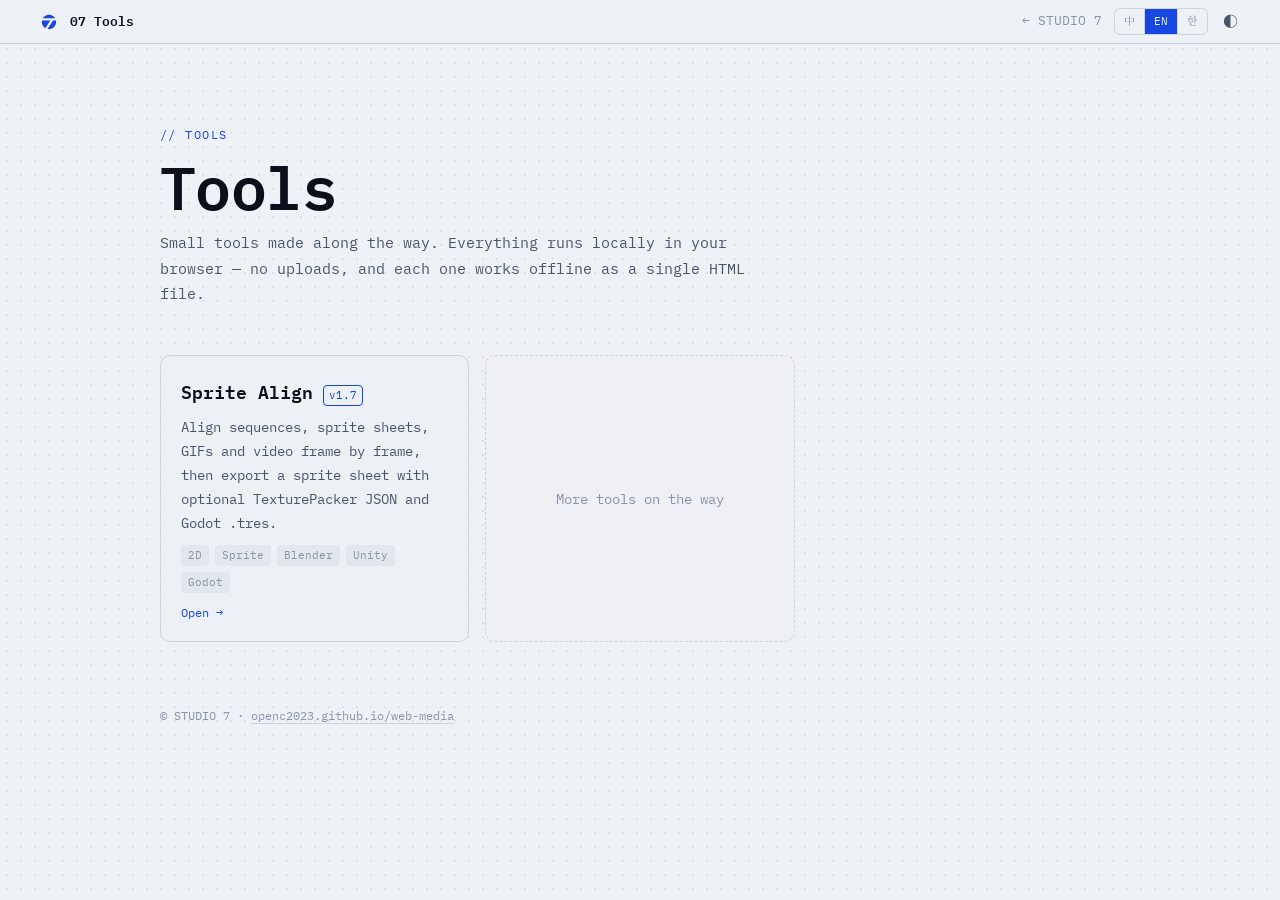
==== index.html @ 4fb670fa "07 Tools：工具目录页 + Sprite Align v1.7 Co-Authored-By: Claude Opus 5.5 <noreply@anthropic.com>" ====
<!doctype html>
<html lang="zh-CN" data-theme="light">
<head>
<meta charset="utf-8">
<meta name="viewport" content="width=device-width, initial-scale=1">
<title>07 Tools</title>
<meta name="description" content="STUDIO 7 的离线小工具集合 · Small offline tools by STUDIO 7">
<link rel="icon" type="image/png" sizes="32x32" href="icons/studio7-32.png">
<link rel="icon" type="image/svg+xml" href="icons/studio7.svg">
<link rel="apple-touch-icon" href="icons/studio7-180.png">
<link rel="preconnect" href="https://fonts.googleapis.com">
<link rel="preconnect" href="https://fonts.gstatic.com" crossorigin>
<link href="https://fonts.googleapis.com/css2?family=IBM+Plex+Mono:wght@400;500;600&family=Noto+Serif+SC:wght@400;600&family=Noto+Serif+KR:wght@400;600&display=swap" rel="stylesheet">
<script>
  try { var t = localStorage.getItem("07tools-theme"); if (t) document.documentElement.dataset.theme = t; } catch (e) {}
</script>
<style>
  :root {
    --bg: #eef1f5; --bg-2: #e2e7ee; --ink: #0a0f1a; --ink-2: #4a5568; --ink-dim: #8a94a6;
    --line: #cdd5e0; --accent: #1747e0; --sel: rgba(23,71,224,.18); --dot: rgba(10,15,26,.07);
    --mono: "IBM Plex Mono", "Noto Serif SC", "Noto Serif KR", ui-monospace, monospace;
    color-scheme: light;
  }
  :root[data-theme="dark"] {
    --bg: #040508; --bg-2: #0a0d14; --ink: #e8eef7; --ink-2: #8b97ab; --ink-dim: #525d70;
    --line: #182030; --accent: #3fa4ff; --sel: rgba(63,164,255,.3); --dot: rgba(110,160,255,.06);
    color-scheme: dark;
  }
  * { box-sizing: border-box; }
  html { -webkit-text-size-adjust: 100%; }
  body {
    margin: 0; min-height: 100vh; background: var(--bg); color: var(--ink);
    font: 400 15px/1.7 var(--mono);
    background-image: radial-gradient(var(--dot) 1px, transparent 1px); background-size: 14px 14px;
    transition: background-color .3s, color .3s;
  }
  ::selection { background: var(--sel); }
  a { color: inherit; text-decoration: none; }
  button { font: inherit; color: inherit; background: none; border: 0; cursor: pointer; padding: 0; }
  :focus-visible { outline: 1px solid var(--accent); outline-offset: 3px; }

  .bar {
    position: sticky; top: 0; z-index: 2; height: 44px; display: flex; align-items: center; gap: 12px;
    padding: 0 clamp(16px, 4vw, 40px); background: var(--bg); border-bottom: 1px solid var(--line);
    font-size: 13px; color: var(--ink-2);
  }
  .bar .mark { width: 18px; height: 18px; flex: 0 0 auto; }
  .bar .mark path { fill: var(--accent); }
  .bar .name { font-weight: 600; color: var(--ink); }
  .bar .spacer { flex: 1; }
  .bar .home { color: var(--ink-dim); }
  .bar .home:hover, .theme:hover { color: var(--accent); }
  .langs { display: flex; border: 1px solid var(--line); border-radius: 6px; overflow: hidden; }
  .langs button { padding: 3px 9px; font-size: 11px; color: var(--ink-dim); }
  .langs button + button { border-left: 1px solid var(--line); }
  .langs button.on { background: var(--accent); color: var(--bg); }
  .theme { font-size: 15px; color: var(--ink-2); width: 20px; }

  main { max-width: 1040px; margin: 0 auto; padding: clamp(40px, 9vh, 96px) clamp(16px, 4vw, 40px) 80px; }
  .kicker { font-size: 12px; letter-spacing: .12em; color: var(--accent); }
  h1 { margin: 10px 0 12px; font-size: clamp(34px, 6vw, 60px); line-height: 1.05; font-weight: 600; letter-spacing: -.01em; }
  .lead { max-width: 620px; margin: 0; color: var(--ink-2); }

  .grid { margin-top: 48px; display: grid; grid-template-columns: repeat(auto-fill, minmax(300px, 1fr)); gap: 16px; }
  .card {
    display: flex; flex-direction: column; gap: 10px; padding: 20px 20px 18px; min-height: 196px;
    background: color-mix(in srgb, var(--bg) 80%, transparent); border: 1px solid var(--line); border-radius: 10px;
    transition: border-color .2s, transform .2s;
  }
  a.card:hover { border-color: var(--accent); transform: translateY(-2px); }
  .card .top { display: flex; align-items: baseline; gap: 10px; }
  .card h2 { margin: 0; font-size: 18px; font-weight: 600; }
  .card .ver { font-size: 11px; color: var(--accent); border: 1px solid currentColor; border-radius: 4px; padding: 0 5px; }
  .card p { margin: 0; color: var(--ink-2); font-size: 14px; flex: 1; }
  .tags { display: flex; flex-wrap: wrap; gap: 6px; }
  .tags span { font-size: 11px; color: var(--ink-dim); background: var(--bg-2); border-radius: 4px; padding: 1px 7px; }
  .card .go { font-size: 12px; color: var(--accent); }
  .card.soon { border-style: dashed; justify-content: center; align-items: center; text-align: center; color: var(--ink-dim); }
  .card.soon p { flex: 0; color: var(--ink-dim); }

  footer { margin-top: 64px; font-size: 12px; color: var(--ink-dim); }
  footer a { border-bottom: 1px solid var(--line); }
  footer a:hover { color: var(--accent); border-color: var(--accent); }

  @media (max-width: 600px) {
    .bar .home { display: none; }
    .grid { grid-template-columns: 1fr; }
  }
</style>
</head>
<body>
<header class="bar">
  <svg class="mark" viewBox="0 0 1024 1024" aria-hidden="true"><path fill-rule="evenodd" d="M161.001,304 C234.469,180.024,367.89,104,512,104s277.531,76.024,350.999,200H161.001z M111.92,432H585L301.519,861.517 C154.021,772.693,78.16,600.836,111.92,432z M744,432h168.08c26.899,134.521-15.606,273.554-113.127,370.038 s-237.001,137.5-371.226,109.164L744,432z"/></svg>
  <span class="name">07 Tools</span>
  <span class="spacer"></span>
  <a class="home" href="https://openc2023.github.io/web-media/" data-i="home">← STUDIO 7</a>
  <div class="langs" role="group" aria-label="Language">
    <button data-lang="zh">中</button><button data-lang="en">EN</button><button data-lang="ko">한</button>
  </div>
  <button class="theme" id="theme" aria-label="Toggle theme">◐</button>
</header>

<main>
  <div class="kicker">// TOOLS</div>
  <h1 data-i="title">小工具</h1>
  <p class="lead" data-i="lead"></p>
  <section class="grid" id="grid"></section>
  <footer data-i="foot"></footer>
</main>

<script>
/* 新增工具：在 TOOLS 里加一项，并把工具文件放到同名文件夹（例：sprite-align/index.html） */
var TOOLS = [
  {
    slug: "sprite-align", name: "Sprite Align", ver: "v1.7",
    desc: {
      zh: "序列帧、精灵表、GIF、视频逐帧对齐，导出精灵表，可附带 TexturePacker JSON 与 Godot .tres。",
      en: "Align sequences, sprite sheets, GIFs and video frame by frame, then export a sprite sheet with optional TexturePacker JSON and Godot .tres.",
      ko: "시퀀스·스프라이트 시트·GIF·영상을 프레임별로 정렬하고 스프라이트 시트로 내보냅니다. TexturePacker JSON과 Godot .tres도 함께 낼 수 있습니다."
    },
    tags: ["2D", "Sprite", "Blender", "Unity", "Godot"]
  }
];

var TEXT = {
  zh: { title: "小工具", lead: "做项目时顺手写的小工具。全部在浏览器本地运行，不上传文件，单个 HTML 也能离线用。",
        open: "打开 →", soon: "更多工具陆续加入", foot: "© STUDIO 7 · ", home: "← STUDIO 7" },
  en: { title: "Tools", lead: "Small tools made along the way. Everything runs locally in your browser — no uploads, and each one works offline as a single HTML file.",
        open: "Open →", soon: "More tools on the way", foot: "© STUDIO 7 · ", home: "← STUDIO 7" },
  ko: { title: "도구", lead: "작업하면서 만든 작은 도구들입니다. 모두 브라우저에서 로컬로 실행되며 파일을 업로드하지 않고, HTML 하나로 오프라인에서도 쓸 수 있습니다.",
        open: "열기 →", soon: "더 많은 도구가 추가될 예정입니다", foot: "© STUDIO 7 · ", home: "← STUDIO 7" }
};

function esc(s) { return String(s).replace(/[&<>"]/g, function (c) { return { "&": "&amp;", "<": "&lt;", ">": "&gt;", '"': "&quot;" }[c]; }); }

function render(lang) {
  var t = TEXT[lang];
  document.documentElement.lang = lang === "zh" ? "zh-CN" : lang;
  document.querySelector('[data-i="title"]').textContent = t.title;
  document.querySelector('[data-i="lead"]').textContent = t.lead;
  document.querySelector('[data-i="home"]').textContent = t.home;
  document.querySelector('[data-i="foot"]').innerHTML = esc(t.foot) + '<a href="https://openc2023.github.io/web-media/">openc2023.github.io/web-media</a>';
  var html = TOOLS.map(function (x) {
    return '<a class="card" href="' + esc(x.slug) + '/">' +
      '<div class="top"><h2>' + esc(x.name) + '</h2><span class="ver">' + esc(x.ver) + '</span></div>' +
      '<p>' + esc(x.desc[lang] || x.desc.en) + '</p>' +
      '<div class="tags">' + x.tags.map(function (g) { return '<span>' + esc(g) + '</span>'; }).join("") + '</div>' +
      '<span class="go">' + esc(t.open) + '</span></a>';
  }).join("");
  html += '<div class="card soon"><p>' + esc(t.soon) + '</p></div>';
  document.getElementById("grid").innerHTML = html;
  document.querySelectorAll(".langs button").forEach(function (b) { b.classList.toggle("on", b.dataset.lang === lang); });
  try { localStorage.setItem("07tools-lang", lang); } catch (e) {}
}

var lang = "zh";
try { lang = localStorage.getItem("07tools-lang") || ""; } catch (e) {}
if (!TEXT[lang]) { var n = (navigator.language || "zh").toLowerCase(); lang = n.indexOf("ko") === 0 ? "ko" : n.indexOf("zh") === 0 ? "zh" : "en"; }
render(lang);

document.querySelectorAll(".langs button").forEach(function (b) { b.onclick = function () { render(b.dataset.lang); }; });
document.getElementById("theme").onclick = function () {
  var d = document.documentElement, next = d.dataset.theme === "dark" ? "light" : "dark";
  d.dataset.theme = next;
  try { localStorage.setItem("07tools-theme", next); } catch (e) {}
};
</script>
</body>
</html>
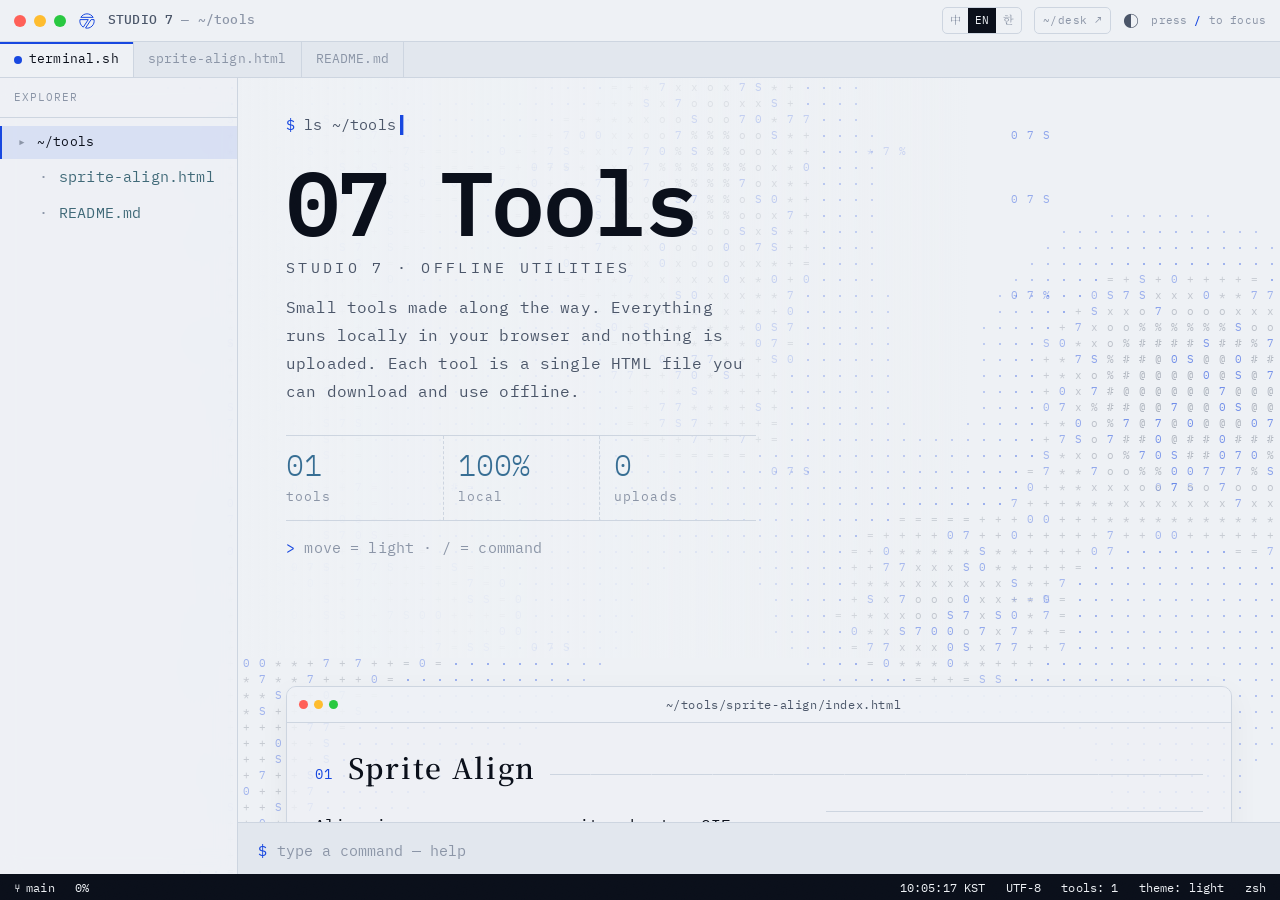
==== commit 955fcb13: "改用 STUDIO 7 desk 控制台界面，加入开场动画 Co-Authored-By: Claude Opus 5.5 <noreply@anthropic.com>" ====
--- a/index.html
+++ b/index.html
@@ -10,160 +10,94 @@
 <link rel="apple-touch-icon" href="icons/studio7-180.png">
 <link rel="preconnect" href="https://fonts.googleapis.com">
 <link rel="preconnect" href="https://fonts.gstatic.com" crossorigin>
-<link href="https://fonts.googleapis.com/css2?family=IBM+Plex+Mono:wght@400;500;600&family=Noto+Serif+SC:wght@400;600&family=Noto+Serif+KR:wght@400;600&display=swap" rel="stylesheet">
-<script>
-  try { var t = localStorage.getItem("07tools-theme"); if (t) document.documentElement.dataset.theme = t; } catch (e) {}
-</script>
-<style>
-  :root {
-    --bg: #eef1f5; --bg-2: #e2e7ee; --ink: #0a0f1a; --ink-2: #4a5568; --ink-dim: #8a94a6;
-    --line: #cdd5e0; --accent: #1747e0; --sel: rgba(23,71,224,.18); --dot: rgba(10,15,26,.07);
-    --mono: "IBM Plex Mono", "Noto Serif SC", "Noto Serif KR", ui-monospace, monospace;
-    color-scheme: light;
-  }
-  :root[data-theme="dark"] {
-    --bg: #040508; --bg-2: #0a0d14; --ink: #e8eef7; --ink-2: #8b97ab; --ink-dim: #525d70;
-    --line: #182030; --accent: #3fa4ff; --sel: rgba(63,164,255,.3); --dot: rgba(110,160,255,.06);
-    color-scheme: dark;
-  }
-  * { box-sizing: border-box; }
-  html { -webkit-text-size-adjust: 100%; }
-  body {
-    margin: 0; min-height: 100vh; background: var(--bg); color: var(--ink);
-    font: 400 15px/1.7 var(--mono);
-    background-image: radial-gradient(var(--dot) 1px, transparent 1px); background-size: 14px 14px;
-    transition: background-color .3s, color .3s;
-  }
-  ::selection { background: var(--sel); }
-  a { color: inherit; text-decoration: none; }
-  button { font: inherit; color: inherit; background: none; border: 0; cursor: pointer; padding: 0; }
-  :focus-visible { outline: 1px solid var(--accent); outline-offset: 3px; }
-
-  .bar {
-    position: sticky; top: 0; z-index: 2; height: 44px; display: flex; align-items: center; gap: 12px;
-    padding: 0 clamp(16px, 4vw, 40px); background: var(--bg); border-bottom: 1px solid var(--line);
-    font-size: 13px; color: var(--ink-2);
-  }
-  .bar .mark { width: 18px; height: 18px; flex: 0 0 auto; }
-  .bar .mark path { fill: var(--accent); }
-  .bar .name { font-weight: 600; color: var(--ink); }
-  .bar .spacer { flex: 1; }
-  .bar .home { color: var(--ink-dim); }
-  .bar .home:hover, .theme:hover { color: var(--accent); }
-  .langs { display: flex; border: 1px solid var(--line); border-radius: 6px; overflow: hidden; }
-  .langs button { padding: 3px 9px; font-size: 11px; color: var(--ink-dim); }
-  .langs button + button { border-left: 1px solid var(--line); }
-  .langs button.on { background: var(--accent); color: var(--bg); }
-  .theme { font-size: 15px; color: var(--ink-2); width: 20px; }
-
-  main { max-width: 1040px; margin: 0 auto; padding: clamp(40px, 9vh, 96px) clamp(16px, 4vw, 40px) 80px; }
-  .kicker { font-size: 12px; letter-spacing: .12em; color: var(--accent); }
-  h1 { margin: 10px 0 12px; font-size: clamp(34px, 6vw, 60px); line-height: 1.05; font-weight: 600; letter-spacing: -.01em; }
-  .lead { max-width: 620px; margin: 0; color: var(--ink-2); }
-
-  .grid { margin-top: 48px; display: grid; grid-template-columns: repeat(auto-fill, minmax(300px, 1fr)); gap: 16px; }
-  .card {
-    display: flex; flex-direction: column; gap: 10px; padding: 20px 20px 18px; min-height: 196px;
-    background: color-mix(in srgb, var(--bg) 80%, transparent); border: 1px solid var(--line); border-radius: 10px;
-    transition: border-color .2s, transform .2s;
-  }
-  a.card:hover { border-color: var(--accent); transform: translateY(-2px); }
-  .card .top { display: flex; align-items: baseline; gap: 10px; }
-  .card h2 { margin: 0; font-size: 18px; font-weight: 600; }
-  .card .ver { font-size: 11px; color: var(--accent); border: 1px solid currentColor; border-radius: 4px; padding: 0 5px; }
-  .card p { margin: 0; color: var(--ink-2); font-size: 14px; flex: 1; }
-  .tags { display: flex; flex-wrap: wrap; gap: 6px; }
-  .tags span { font-size: 11px; color: var(--ink-dim); background: var(--bg-2); border-radius: 4px; padding: 1px 7px; }
-  .card .go { font-size: 12px; color: var(--accent); }
-  .card.soon { border-style: dashed; justify-content: center; align-items: center; text-align: center; color: var(--ink-dim); }
-  .card.soon p { flex: 0; color: var(--ink-dim); }
-
-  footer { margin-top: 64px; font-size: 12px; color: var(--ink-dim); }
-  footer a { border-bottom: 1px solid var(--line); }
-  footer a:hover { color: var(--accent); border-color: var(--accent); }
-
-  @media (max-width: 600px) {
-    .bar .home { display: none; }
-    .grid { grid-template-columns: 1fr; }
-  }
-</style>
+<link href="https://fonts.googleapis.com/css2?family=IBM+Plex+Mono:ital,wght@0,300;0,400;0,500;0,600;1,400&family=Noto+Serif+SC:wght@400;600;900&family=Noto+Serif+KR:wght@400;600&display=swap" rel="stylesheet">
+<link rel="stylesheet" href="styles.css?v=1">
+<link rel="stylesheet" href="tools.css?v=1">
 </head>
 <body>
-<header class="bar">
-  <svg class="mark" viewBox="0 0 1024 1024" aria-hidden="true"><path fill-rule="evenodd" d="M161.001,304 C234.469,180.024,367.89,104,512,104s277.531,76.024,350.999,200H161.001z M111.92,432H585L301.519,861.517 C154.021,772.693,78.16,600.836,111.92,432z M744,432h168.08c26.899,134.521-15.606,273.554-113.127,370.038 s-237.001,137.5-371.226,109.164L744,432z"/></svg>
-  <span class="name">07 Tools</span>
-  <span class="spacer"></span>
-  <a class="home" href="https://openc2023.github.io/web-media/" data-i="home">← STUDIO 7</a>
-  <div class="langs" role="group" aria-label="Language">
-    <button data-lang="zh">中</button><button data-lang="en">EN</button><button data-lang="ko">한</button>
+<canvas id="bgField" aria-hidden="true"></canvas>
+
+<div class="app" id="app" data-layout="scroll">
+  <div class="titlebar">
+    <div class="traffic"><span class="r"></span><span class="y"></span><span class="g"></span></div>
+    <svg class="brand-mark" viewBox="0 0 1024 1024" aria-hidden="true"><path d="M161.001,304C234.469,180.024,367.89,104,512,104s277.531,76.024,350.999,200H161.001z M111.92,432H585L301.519,861.517C154.021,772.693,78.16,600.836,111.92,432z M744,432h168.08c26.899,134.521-15.606,273.554-113.127,370.038s-237.001,137.5-371.226,109.164L744,432z"/></svg>
+    <div class="title">STUDIO 7 <span class="dim">— ~/tools</span></div>
+    <div class="spacer"></div>
+    <div class="language-switch" id="languageSwitch" role="group" aria-label="Language">
+      <button type="button" data-lang="zh" lang="zh-CN" aria-label="中文" aria-pressed="false">中</button>
+      <button type="button" data-lang="en" lang="en" aria-label="English" aria-pressed="false">EN</button>
+      <button type="button" data-lang="ko" lang="ko" aria-label="한국어" aria-pressed="false">한</button>
+    </div>
+    <a class="home-btn" id="homeBtn" href="https://openc2023.github.io/web-media/" title="STUDIO 7">~/desk ↗</a>
+    <button class="theme-btn" id="themeBtn" title="toggle theme" aria-label="toggle theme">◐</button>
+    <div class="hint">press <b>/</b> to focus</div>
   </div>
-  <button class="theme" id="theme" aria-label="Toggle theme">◐</button>
-</header>
 
-<main>
-  <div class="kicker">// TOOLS</div>
-  <h1 data-i="title">小工具</h1>
-  <p class="lead" data-i="lead"></p>
-  <section class="grid" id="grid"></section>
-  <footer data-i="foot"></footer>
-</main>
+  <div class="tabs" id="tabs"></div>
 
-<script>
-/* 新增工具：在 TOOLS 里加一项，并把工具文件放到同名文件夹（例：sprite-align/index.html） */
-var TOOLS = [
-  {
-    slug: "sprite-align", name: "Sprite Align", ver: "v1.7",
-    desc: {
-      zh: "序列帧、精灵表、GIF、视频逐帧对齐，导出精灵表，可附带 TexturePacker JSON 与 Godot .tres。",
-      en: "Align sequences, sprite sheets, GIFs and video frame by frame, then export a sprite sheet with optional TexturePacker JSON and Godot .tres.",
-      ko: "시퀀스·스프라이트 시트·GIF·영상을 프레임별로 정렬하고 스프라이트 시트로 내보냅니다. TexturePacker JSON과 Godot .tres도 함께 낼 수 있습니다."
-    },
-    tags: ["2D", "Sprite", "Blender", "Unity", "Godot"]
-  }
-];
+  <div class="workbench">
+    <aside class="sidebar" id="sidebar">
+      <div class="sidebar-head">Explorer</div>
+      <div class="tree" id="tree"></div>
+    </aside>
 
-var TEXT = {
-  zh: { title: "小工具", lead: "做项目时顺手写的小工具。全部在浏览器本地运行，不上传文件，单个 HTML 也能离线用。",
-        open: "打开 →", soon: "更多工具陆续加入", foot: "© STUDIO 7 · ", home: "← STUDIO 7" },
-  en: { title: "Tools", lead: "Small tools made along the way. Everything runs locally in your browser — no uploads, and each one works offline as a single HTML file.",
-        open: "Open →", soon: "More tools on the way", foot: "© STUDIO 7 · ", home: "← STUDIO 7" },
-  ko: { title: "도구", lead: "작업하면서 만든 작은 도구들입니다. 모두 브라우저에서 로컬로 실행되며 파일을 업로드하지 않고, HTML 하나로 오프라인에서도 쓸 수 있습니다.",
-        open: "열기 →", soon: "더 많은 도구가 추가될 예정입니다", foot: "© STUDIO 7 · ", home: "← STUDIO 7" }
-};
+    <div class="stage">
+      <div class="stage-scroll" id="stageScroll">
+        <section class="hero tools-hero" id="top">
+          <div class="hero-text">
+            <p class="cmd"><span class="ps1">$</span> ls ~/tools</p>
+            <h1 class="name"><span id="nameMain">07 Tools</span><small id="alias"></small></h1>
+            <p class="lead" id="lead"></p>
+            <dl class="stats" id="stats"></dl>
+            <p class="base"><span class="ps1">&gt;</span> <span id="hint"></span></p>
+          </div>
+        </section>
+        <div class="sections" id="sections"></div>
+      </div>
 
-function esc(s) { return String(s).replace(/[&<>"]/g, function (c) { return { "&": "&amp;", "<": "&lt;", ">": "&gt;", '"': "&quot;" }[c]; }); }
+      <div class="cmdline">
+        <div class="term-out" id="termOut"></div>
+        <form class="term-line" id="termForm">
+          <span class="ps1">$</span>
+          <input id="termIn" type="text" spellcheck="false" autocomplete="off" placeholder="type a command — help">
+        </form>
+      </div>
+    </div>
+  </div>
 
-function render(lang) {
-  var t = TEXT[lang];
-  document.documentElement.lang = lang === "zh" ? "zh-CN" : lang;
-  document.querySelector('[data-i="title"]').textContent = t.title;
-  document.querySelector('[data-i="lead"]').textContent = t.lead;
-  document.querySelector('[data-i="home"]').textContent = t.home;
-  document.querySelector('[data-i="foot"]').innerHTML = esc(t.foot) + '<a href="https://openc2023.github.io/web-media/">openc2023.github.io/web-media</a>';
-  var html = TOOLS.map(function (x) {
-    return '<a class="card" href="' + esc(x.slug) + '/">' +
-      '<div class="top"><h2>' + esc(x.name) + '</h2><span class="ver">' + esc(x.ver) + '</span></div>' +
-      '<p>' + esc(x.desc[lang] || x.desc.en) + '</p>' +
-      '<div class="tags">' + x.tags.map(function (g) { return '<span>' + esc(g) + '</span>'; }).join("") + '</div>' +
-      '<span class="go">' + esc(t.open) + '</span></a>';
-  }).join("");
-  html += '<div class="card soon"><p>' + esc(t.soon) + '</p></div>';
-  document.getElementById("grid").innerHTML = html;
-  document.querySelectorAll(".langs button").forEach(function (b) { b.classList.toggle("on", b.dataset.lang === lang); });
-  try { localStorage.setItem("07tools-lang", lang); } catch (e) {}
-}
+  <div class="statusbar">
+    <div class="item branch">main</div>
+    <div class="item" id="statusPct">0%</div>
+    <div class="spacer"></div>
+    <div class="item" id="statusClock">—:—:— KST</div>
+    <div class="item">UTF-8</div>
+    <div class="item" id="statusCount">tools: 0</div>
+    <div class="item" id="statusTheme">theme: light</div>
+    <div class="item">zsh</div>
+  </div>
+</div>
 
-var lang = "zh";
-try { lang = localStorage.getItem("07tools-lang") || ""; } catch (e) {}
-if (!TEXT[lang]) { var n = (navigator.language || "zh").toLowerCase(); lang = n.indexOf("ko") === 0 ? "ko" : n.indexOf("zh") === 0 ? "zh" : "en"; }
-render(lang);
+<div class="boot" id="boot" data-phase="access" aria-label="STUDIO 7 启动动画">
+  <div class="boot-hud" aria-hidden="true">
+    <div class="boot-hud-top"><span class="boot-brand"><b>[/]</b> STUDIO 7<br>TOOLBOX TERMINAL / 007</span><span>TIAN HAN · BUSAN<br>OFFLINE UTILITIES / ONLINE</span></div>
+    <div class="boot-hud-bottom"><span>~/tools<br>UTF-8 · SESSION INITIALIZATION</span></div>
+  </div>
+  <div class="splash">
+    <div class="boot-stage">
+      <div class="boot-scope" aria-hidden="true">
+        <svg class="boot-rings" viewBox="0 0 260 260"><circle class="guide" cx="130" cy="130" r="116"/><circle class="ticks" cx="130" cy="130" r="108"/><circle class="orbit" cx="130" cy="130" r="98"/><circle class="inner" cx="130" cy="130" r="78"/><circle class="node" cx="130" cy="32" r="3"/></svg>
+        <div class="sp-logo"><svg viewBox="0 0 1024 1024" aria-hidden="true"><path pathLength="1" d="M161.001,304C234.469,180.024,367.89,104,512,104s277.531,76.024,350.999,200H161.001z M111.92,432H585L301.519,861.517C154.021,772.693,78.16,600.836,111.92,432z M744,432h168.08c26.899,134.521-15.606,273.554-113.127,370.038s-237.001,137.5-371.226,109.164L744,432z"/></svg></div><span class="boot-coordinate">[ 07 / TOOLBOX ]</span>
+      </div>
+      <div><div class="boot-kicker">// SYSTEM INITIALIZATION</div><div class="sp-status" id="spStatus">REQUESTING ACCESS</div><h2 class="sp-welcome"><span id="spTitle" style="font:inherit;letter-spacing:inherit;color:var(--ink);margin:0">07 TOOLS</span><span>LOCAL · OFFLINE · SINGLE FILE</span></h2><p class="sp-sub">STUDIO 7 / UTILITIES FOR MAKING</p></div>
+    </div>
+    <div class="boot-code"><div class="boot-log" id="spLog" aria-hidden="true"></div><div class="boot-count"><span id="spCount">000</span><small>%</small></div></div>
+    <div class="sp-progress" aria-hidden="true"><i id="spBar"></i></div>
+    <div class="boot-rail" aria-hidden="true"><span>ACCESS</span><span>IDENTITY</span><span>TOOLS</span><span>SESSION</span></div>
+  </div>
+  <button class="boot-skip" id="spSkip" type="button" aria-label="跳过开场动画">SKIP [ESC]</button>
+</div>
 
-document.querySelectorAll(".langs button").forEach(function (b) { b.onclick = function () { render(b.dataset.lang); }; });
-document.getElementById("theme").onclick = function () {
-  var d = document.documentElement, next = d.dataset.theme === "dark" ? "light" : "dark";
-  d.dataset.theme = next;
-  try { localStorage.setItem("07tools-theme", next); } catch (e) {}
-};
-</script>
+<script src="data.js?v=1"></script>
+<script src="app.js?v=1"></script>
 </body>
 </html>
--- a/styles.css
+++ b/styles.css
@@ -0,0 +1,374 @@
+:root {
+    --bg: #eef1f5; --bg-2: #e2e7ee; --ink: #0a0f1a; --ink-2: #4a5568; --ink-dim: #8a94a6;
+    --line: #cdd5e0; --accent: #1747e0; --g1: #0aa6e6; --g2: #1a2bd6; --hot: #0a0f1a;
+    --sel: rgba(23, 71, 224, .18); --dot: rgba(10, 15, 26, .06); --glow: none;
+    --grain-op: .04; color-scheme: light;
+    --mono: "IBM Plex Mono", "Noto Serif SC", "Noto Serif KR", ui-monospace, monospace;
+    --serif: "Noto Serif SC", "Noto Serif KR", serif;
+    --gutter: clamp(16px, 4vw, 48px);
+    --syntax-number: #366d93; --syntax-string: #3f6877; --syntax-comment: #397367; --syntax-tag: #596a8c; --syntax-award: #766342; --red: #cd3131;
+  }
+  :root[data-theme="dark"] {
+    --bg: #040508; --bg-2: #0a0d14; --ink: #e8eef7; --ink-2: #8b97ab; --ink-dim: #525d70;
+    --line: #182030; --accent: #3fa4ff; --g1: #62e3ff; --g2: #1d4bff; --hot: #ffffff;
+    --sel: rgba(63, 164, 255, .3); --dot: rgba(110, 160, 255, .045); --glow: 0 0 28px rgba(63, 164, 255, .35);
+    --grain-op: .06; color-scheme: dark;
+    --syntax-number: #8eb9dc; --syntax-string: #9ebfc8; --syntax-comment: #8dbbae; --syntax-tag: #abb6d6; --syntax-award: #ccbd94; --red: #f14c4c;
+  }
+
+  * { box-sizing: border-box; }
+  html { -webkit-text-size-adjust: 100%; overflow-x: clip; }
+  html, body { height: 100%; }
+  body {
+    margin: 0; background: var(--bg); color: var(--ink);
+    font: 400 16px/1.75 var(--mono); letter-spacing: .01em;
+    transition: background-color .4s, color .4s;
+  }
+  body::after {
+    content: ""; position: fixed; inset: 0; pointer-events: none; z-index: 100;
+    opacity: var(--grain-op);
+    background-image: url("data:image/svg+xml,%3Csvg xmlns='http://www.w3.org/2000/svg' width='160' height='160'%3E%3Cfilter id='n'%3E%3CfeTurbulence type='fractalNoise' baseFrequency='.9' numOctaves='2' stitchTiles='stitch'/%3E%3C/filter%3E%3Crect width='100%25' height='100%25' filter='url(%23n)'/%3E%3C/svg%3E");
+    mix-blend-mode: overlay;
+  }
+  ::selection { background: var(--sel); color: var(--ink); }
+  a { color: inherit; text-decoration: none; }
+  button { font: inherit; color: inherit; background: none; border: 0; cursor: pointer; padding: 0; }
+  :focus-visible { outline: 1px solid var(--accent); outline-offset: 3px; }
+
+  #bgField { position: fixed; inset: 0; width: 100vw; height: 100vh; z-index: 0; pointer-events: none; }
+
+  .app { position: relative; z-index: 1; height: 100vh; display: flex; flex-direction: column; }
+
+  /* titlebar */
+  .titlebar {
+    height: 42px; flex: 0 0 auto; display: flex; align-items: center; gap: 12px; padding: 0 14px;
+    background: var(--bg); border-bottom: 1px solid var(--line); font-size: 13px; color: var(--ink-2); user-select: none;
+  }
+  .traffic { display: flex; gap: 8px; }
+  .traffic span { width: 12px; height: 12px; border-radius: 50%; }
+  .traffic .r { background: #ff5f57; } .traffic .y { background: #febc2e; } .traffic .g { background: #28c840; }
+  .titlebar .title { min-width: 0; overflow: hidden; text-overflow: ellipsis; white-space: nowrap; font-weight: 500; }
+  .titlebar .title .dim { color: var(--ink-dim); }
+  .brand-mark { width: 18px; height: 18px; flex: 0 0 auto; }
+  .brand-mark path { fill: none; stroke: var(--accent); stroke-width: 56; stroke-miterlimit: 10; }
+  .titlebar .spacer { flex: 1; }
+  .layouts { display: flex; border: 1px solid var(--line); border-radius: 6px; overflow: hidden; }
+  .layouts button { padding: 4px 10px; font-size: 11px; letter-spacing: .06em; color: var(--ink-dim); transition: color .15s, background-color .15s; }
+  .layouts button + button { border-left: 1px solid var(--line); }
+  .layouts button.active { background: var(--accent); color: var(--bg); }
+  .theme-btn { font-size: 16px; color: var(--ink-2); }
+  .theme-btn:hover { color: var(--accent); }
+  .titlebar .hint { font-size: 11px; color: var(--ink-dim); }
+  .titlebar .hint b { color: var(--accent); font-weight: 500; }
+
+  /* tabs */
+  .tabs { height: 36px; flex: 0 0 auto; display: flex; align-items: stretch; background: var(--bg-2); border-bottom: 1px solid var(--line); overflow-x: auto; scrollbar-width: none; }
+  .tabs::-webkit-scrollbar { display: none; }
+  .tab { display: flex; align-items: center; gap: 7px; padding: 0 14px; font-size: 13px; color: var(--ink-dim); border-right: 1px solid var(--line); cursor: pointer; white-space: nowrap; user-select: none; position: relative; }
+  .tab:hover { color: var(--ink); }
+  .tab.active { background: var(--bg); color: var(--ink); }
+  .tab.active::after { content: ""; position: absolute; top: 0; left: 0; right: 0; height: 1.5px; background: var(--accent); }
+  .tab .dot { width: 8px; height: 8px; border-radius: 50%; background: var(--accent); }
+
+  .workbench { flex: 1; display: flex; min-height: 0; }
+
+  /* sidebar */
+  .sidebar { width: 238px; flex: 0 0 auto; display: flex; flex-direction: column; border-right: 1px solid var(--line); background: color-mix(in srgb, var(--bg) 80%, transparent); backdrop-filter: blur(10px); -webkit-backdrop-filter: blur(10px); }
+  .sidebar-head { padding: 10px 14px; font-size: 11px; text-transform: uppercase; letter-spacing: 1px; color: var(--ink-dim); border-bottom: 1px solid var(--line); user-select: none; }
+  .tree { flex: 1; overflow-y: auto; padding: 8px 0; font-size: 13px; }
+  .tree-row { display: flex; align-items: center; gap: 7px; padding: 5px 12px; cursor: pointer; color: var(--ink-2); white-space: nowrap; user-select: none; border-left: 2px solid transparent; }
+  .tree-row:hover { background: rgba(127,127,127,.12); }
+  .tree-row.active { background: rgba(23, 71, 224, .10); border-left-color: var(--accent); color: var(--ink); }
+  .tree-row .ico { width: 16px; text-align: center; color: var(--ink-dim); }
+  .tree-row.sub { padding-left: 34px; }
+  .ps1 { color: var(--accent); }
+
+  /* stage */
+  .stage { flex: 1; min-width: 0; display: flex; flex-direction: column; }
+  .stage-scroll { flex: 1; min-height: 0; overflow-y: auto; overflow-x: hidden; position: relative; scroll-behavior: smooth; scroll-padding-top: 18px; }
+  .stage-scroll::-webkit-scrollbar { width: 10px; }
+  .stage-scroll::-webkit-scrollbar-thumb { background: var(--line); border-radius: 6px; }
+
+  /* hero */
+  .hero { position: relative; z-index: 1; min-height: calc(100svh - 156px); display: grid; align-items: end; padding: 0 var(--gutter) clamp(40px, 7vh, 80px); overflow: hidden; cursor: crosshair; }
+  /* 与线上一致：首屏占满可视区，文字压在下方，左上留白让人像若隐若现 */
+  .app[data-layout="scroll"] .hero { min-height: 100%; }
+  #heroCanvas { position: absolute; inset: 0; width: 100%; height: 100%; display: block; touch-action: pan-y; -webkit-mask-image: linear-gradient(to right, rgba(0,0,0,.7) 0%, rgba(0,0,0,.7) 30%, #000 62%); mask-image: linear-gradient(to right, rgba(0,0,0,.7) 0%, rgba(0,0,0,.7) 30%, #000 62%); }
+  .hero-veil { position: absolute; inset: 0; pointer-events: none; background: linear-gradient(90deg, var(--bg) 0%, color-mix(in srgb, var(--bg) 70%, transparent) 30%, transparent 58%), linear-gradient(0deg, var(--bg) 0%, transparent 22%); }
+  .hero-text { position: relative; max-width: 470px; cursor: auto; }
+  .hero-meta { position: absolute; right: var(--gutter); bottom: clamp(40px, 7vh, 80px); z-index: 2; text-align: right; cursor: auto; }
+  .modes { display: inline-flex; border: 1px solid var(--line); background: color-mix(in srgb, var(--bg) 70%, transparent); backdrop-filter: blur(6px); -webkit-backdrop-filter: blur(6px); }
+  .modes button { padding: 6px 12px; font-size: 13px; letter-spacing: .12em; text-transform: uppercase; color: var(--ink-dim); transition: color .2s, background-color .2s; }
+  .modes button + button { border-left: 1px solid var(--line); }
+  .modes button:hover { color: var(--ink); }
+  .modes button[aria-checked="true"] { color: var(--bg); background: var(--accent); }
+  .hero-hint { margin: 10px 0 0; font-size: 13px; color: var(--ink-dim); letter-spacing: .08em; }
+  .hero-text > * { opacity: 0; animation: rise .8s cubic-bezier(.2,.7,.2,1) forwards; }
+  .hero-text > *:nth-child(1) { animation-delay: .5s; } .hero-text > *:nth-child(2) { animation-delay: .9s; }
+  .hero-text > *:nth-child(3) { animation-delay: 1.05s; } .hero-text > *:nth-child(4) { animation-delay: 1.2s; }
+  .hero-text > *:nth-child(5) { animation-delay: 1.35s; } .hero-text > *:nth-child(6) { animation-delay: 1.5s; }
+  .hero-text > *:nth-child(7) { animation-delay: 1.7s; }
+  @keyframes rise { from { opacity: 0; transform: translateY(10px); } to { opacity: 1; transform: none; } }
+  .cmd { margin: 0 0 18px; color: var(--ink-2); font-size: 15px; }
+  .cmd::after { content: "▍"; color: var(--accent); margin-left: 4px; animation: blink 1.1s steps(1) infinite; }
+  @keyframes blink { 50% { opacity: 0; } }
+  .name { margin: 0; font: 900 clamp(56px, 7vw, 96px)/1 var(--serif); letter-spacing: .04em; text-shadow: var(--glow); }
+  .name small { display: block; margin-top: 14px; font: 400 15px/1 var(--mono); letter-spacing: .22em; text-transform: uppercase; color: var(--ink-2); }
+  .roles { margin: 26px 0 0; font-size: 15px; display: flex; flex-wrap: wrap; gap: 0 10px; }
+  .roles i { font-style: normal; color: var(--ink-dim); }
+  .lead { margin: 18px 0 0; color: var(--ink-2); max-width: 46ch; }
+  .base { margin: 14px 0 0; font-size: 15px; color: var(--syntax-string); }
+  .stats { display: grid; grid-template-columns: repeat(4, 1fr); margin: 30px 0 0; border-top: 1px solid var(--line); border-bottom: 1px solid var(--line); }
+  .stats div { padding: 14px 0 12px; }
+  .stats div + div { border-left: 1px dashed var(--line); padding-left: 14px; }
+  .stats dt { font: 300 30px/1 var(--mono); font-variant-numeric: tabular-nums; color: var(--syntax-number); }
+  .stats dd { margin: 6px 0 0; font-size: 13px; color: var(--ink-dim); letter-spacing: .08em; }
+  .quote { margin: 26px 0 0; padding: 0; font: 400 17px/1.6 var(--serif); color: var(--ink); }
+  .quote::before { content: "“"; color: var(--accent); margin-right: 2px; }
+  .quote::after { content: "”"; color: var(--accent); margin-left: 2px; }
+
+  /* sections & panels */
+  .sections { padding: clamp(12px, 3vw, 28px) 0 0; }
+  .panel { margin: 0 var(--gutter) clamp(22px, 4vw, 44px); border: 1px solid var(--line); border-radius: 10px; overflow: hidden; background: color-mix(in srgb, var(--bg) 80%, transparent); box-shadow: 0 10px 30px rgba(10, 15, 26, .05); }
+  .panel-title { display: flex; align-items: center; gap: 10px; height: 36px; padding: 0 12px; border-bottom: 1px solid var(--line); background: color-mix(in srgb, var(--bg) 62%, transparent); font-size: 12px; color: var(--ink-2); user-select: none; }
+  .pdots { display: flex; gap: 6px; }
+  .pdots i { width: 9px; height: 9px; border-radius: 50%; }
+  .pdots i:nth-child(1) { background: #ff5f57; } .pdots i:nth-child(2) { background: #febc2e; } .pdots i:nth-child(3) { background: #28c840; }
+  .pt { flex: 1; text-align: center; letter-spacing: .05em; overflow: hidden; text-overflow: ellipsis; white-space: nowrap; }
+  .panel-body { padding: clamp(16px, 3vw, 28px); }
+
+  .pane-h { display: flex; align-items: baseline; gap: 14px; margin: 0 0 24px; font-weight: 400; }
+  .pane-h .n { font-size: 14px; color: var(--accent); letter-spacing: .1em; }
+  .pane-h .t { font: 600 clamp(20px, 2.4vw, 28px)/1.2 var(--serif); letter-spacing: .06em; white-space: nowrap; }
+  .pane-h .rule { flex: 1; overflow: hidden; white-space: nowrap; color: var(--line); font-size: 16px; }
+  .pane-h .rule::before { content: "────────────────────────────────────────────────────────────────────────────────────────────────────────────────────────────────────────────┐"; }
+
+  .code-h { margin: 0 0 18px; font: 500 15px/1.5 var(--mono); letter-spacing: .02em; }
+  .code-h .com { color: var(--syntax-comment); }
+  .code-h .num { color: var(--syntax-number); }
+  .code-h .kw { color: var(--accent); }
+
+  .tracker-top { display: flex; align-items: center; justify-content: space-between; gap: 12px; flex-wrap: wrap; }
+  .t-lbl { font: 500 12px/1.4 var(--mono); letter-spacing: .1em; text-transform: uppercase; color: var(--syntax-comment); }
+  .tracker-title { margin: 14px 0 4px; font: 600 clamp(20px, 2.4vw, 28px)/1.3 var(--serif); letter-spacing: .04em; }
+  .tracker-sub { margin: 0; color: var(--ink-2); max-width: 64ch; }
+  .tracker-grid { display: grid; grid-template-columns: repeat(auto-fit, minmax(250px, 1fr)); gap: 14px; margin-top: 22px; }
+  .tcard { border: 1px solid var(--line); border-radius: 10px; padding: 16px; background: var(--bg); }
+  .tcard-top { display: flex; justify-content: space-between; align-items: baseline; gap: 12px; }
+  .tcard-top strong { font-weight: 600; font-size: 15px; }
+  .pct { font: 600 26px/1 var(--mono); color: var(--tone); }
+  .badge { display: inline-flex; align-items: center; gap: 6px; margin-top: 10px; padding: 3px 9px; border: 1px solid var(--tone); color: var(--tone); border-radius: 999px; font: 500 11px/1.4 var(--mono); text-transform: uppercase; letter-spacing: .06em; }
+  .badge i { width: 7px; height: 7px; border-radius: 50%; background: var(--tone); }
+  .badge.on { --tone: var(--syntax-comment); }
+  .meter { height: 9px; margin-top: 12px; border-radius: 999px; background: var(--line); overflow: hidden; }
+  .meter i { display: block; height: 100%; width: 0; background: var(--tone); border-radius: 999px; }
+  .tcard-desc { margin: 12px 0 0; font-size: 13px; color: var(--ink-2); }
+
+  .about-body { columns: 2 320px; column-gap: 48px; max-width: 1000px; }
+  .about-body p { margin: 0 0 16px; break-inside: avoid; display: grid; grid-template-columns: 4ch 1fr; color: var(--ink); }
+  .ln { color: var(--ink-dim); font-size: 14px; padding-top: 2px; }
+  .tags { list-style: none; display: flex; flex-wrap: wrap; gap: 8px 18px; margin: 12px 0 0; padding: 0 0 0 4ch; font-size: 14px; color: var(--ink-2); }
+  .tags li { transition: color .2s; color: var(--syntax-tag); }
+  .tags li:hover { color: var(--accent); }
+
+  .log { list-style: none; margin: 0; padding: 0; position: relative; }
+  .log::before { content: ""; position: absolute; left: 6px; top: 10px; bottom: 10px; border-left: 1px dashed var(--line); }
+  .log li { position: relative; display: grid; grid-template-columns: 28px 19ch minmax(0,1fr) minmax(0,1fr); gap: 0 20px; align-items: baseline; padding: 12px 0; }
+  .node { color: var(--ink-dim); background: var(--bg); font-size: 15px; line-height: 1; position: relative; z-index: 1; }
+  .log li.now .node { color: var(--accent); }
+  .log time { color: var(--syntax-number); font-size: 14px; font-variant-numeric: tabular-nums; }
+  .log strong { font-weight: 500; color: var(--accent); }
+  .sub { color: var(--syntax-string); font-size: 15px; }
+
+  .table { list-style: none; margin: 0; padding: 0; border-top: 1px solid var(--line); }
+  .table li { position: relative; display: grid; grid-template-columns: 9ch minmax(0,1.7fr) minmax(0,1fr); gap: 4px 24px; align-items: baseline; padding: 14px 12px 14px 0; border-bottom: 1px dashed var(--line); transition: background-color .25s, padding .25s; }
+  .table li::before { content: ""; position: absolute; left: -12px; top: 0; bottom: 0; width: 2px; background: var(--accent); transform: scaleY(0); transition: transform .25s; }
+  .table li:hover { background: var(--bg-2); padding-left: 12px; }
+  .table li:hover::before { transform: scaleY(1); }
+  .c1 { color: var(--syntax-number); font-size: 14px; font-variant-numeric: tabular-nums; }
+  .c2 strong { font-weight: 500; }
+  .c2 em { display: block; margin-top: 2px; font-style: normal; font-size: 13px; color: var(--accent); letter-spacing: .06em; }
+  .table li.group { padding: 22px 0 8px; border-bottom: 1px solid var(--line); font-size: 13px; letter-spacing: .2em; text-transform: uppercase; color: var(--accent); }
+  .table li.group:first-child { padding-top: 8px; }
+  .table li.group .c1 { color: var(--ink-dim); }
+  .table li.group:hover { background: none; padding-left: 0; }
+  .table li.group::before { display: none; }
+  .c2 .meta { display: flex; flex-wrap: wrap; align-items: baseline; gap: 4px 12px; margin-top: 4px; }
+  .c2 .meta em { display: inline; margin: 0; color: var(--syntax-award); }
+  .tag { padding: 0; font: 400 13px/1.4 var(--mono); letter-spacing: .02em; color: var(--syntax-tag); cursor: pointer; transition: color .2s; }
+  .tag:hover { color: var(--accent); }
+  .c3 { color: var(--syntax-string); font-size: 15px; }
+  .table li.empty { color: var(--ink-dim); }
+  .table li.empty:hover { background: none; padding-left: 0; }
+  .table li.empty::before { display: none; }
+
+  .grep { display: flex; align-items: center; gap: 12px; margin: -8px 0 18px; padding: 8px 0; font-size: 14px; border-bottom: 1px dashed var(--line); }
+  .grep input { flex: 1; min-width: 0; font: inherit; color: var(--ink); caret-color: var(--accent); background: none; border: 0; outline: 0; padding: 2px 0; }
+  .grep input::placeholder { color: var(--ink-dim); }
+  .grep-n { color: var(--ink-dim); font-variant-numeric: tabular-nums; }
+  mark { background: var(--accent); color: var(--bg); padding: 0 1px; }
+
+  .pane-note { margin: -10px 0 18px; font-size: 14px; color: var(--ink-2); }
+  .pane-note::before { content: "> "; color: var(--accent); }
+  .links { list-style: none; margin: 0; padding: 0; display: grid; grid-template-columns: repeat(auto-fill, minmax(260px, 1fr)); border-top: 1px solid var(--line); border-left: 1px solid var(--line); }
+  .links li { border-right: 1px solid var(--line); border-bottom: 1px solid var(--line); }
+  .links a { display: grid; grid-template-columns: 3ch 1fr auto; grid-template-rows: auto auto; gap: 2px 10px; padding: 18px 16px; height: 100%; transition: background-color .25s, color .25s; }
+  .links .c1 { grid-row: 1 / 3; }
+  .links strong { font-weight: 500; }
+  .links .sub { grid-column: 2; font-size: 14px; }
+  .links .arrow { grid-row: 1; grid-column: 3; color: var(--ink-dim); transition: transform .25s, color .25s; }
+  .links a:hover { background: var(--ink); color: var(--bg); }
+  .links a:hover .sub, .links a:hover .c1 { color: color-mix(in srgb, var(--bg) 70%, var(--ink)); }
+  .links a:hover .arrow { color: var(--accent); transform: translateX(4px); }
+
+  .contact { margin: 0; display: grid; grid-template-columns: repeat(auto-fit, minmax(220px, 1fr)); gap: 0; border-top: 1px solid var(--line); }
+  .contact div { padding: 16px 0; border-bottom: 1px dashed var(--line); }
+  .contact dt { font-size: 13px; color: var(--ink-dim); letter-spacing: .1em; }
+  .contact dd { margin: 4px 0 0; font-size: 18px; }
+  .contact a { background: linear-gradient(var(--accent), var(--accent)) 0 100% / 0 1px no-repeat; transition: background-size .3s; }
+  .contact a:hover { background-size: 100% 1px; color: var(--accent); }
+
+  /* command line */
+  .cmdline { flex: 0 0 auto; height: 52px; display: flex; flex-direction: column; border-top: 1px solid var(--line); background: var(--bg-2); font-size: 15px; }
+  .term-out { flex: 1; overflow-y: auto; padding: 6px 20px 0; }
+  .term-out p { margin: 0 0 4px; color: var(--ink-2); }
+  .term-out .res { color: var(--ink); padding-left: 2ch; }
+  .term-line { display: flex; gap: 10px; align-items: center; padding: 6px 20px 8px; }
+  .term-line input { flex: 1; min-width: 0; font: inherit; color: var(--ink); caret-color: var(--accent); background: none; border: 0; outline: 0; padding: 2px 0; }
+  .term-line input::placeholder { color: var(--ink-dim); }
+
+  /* statusbar */
+  .statusbar { height: 26px; flex: 0 0 auto; display: flex; align-items: center; font-size: 12px; background: var(--ink); color: var(--bg); padding: 0 4px; user-select: none; overflow: hidden; }
+  .statusbar .item { padding: 0 10px; height: 100%; display: flex; align-items: center; gap: 6px; cursor: pointer; white-space: nowrap; }
+  .statusbar .item:hover { background: rgba(128,128,128,.18); }
+  .statusbar .spacer { flex: 1; }
+  .statusbar .branch::before { content: "⑂"; }
+
+  /* STUDIO 7 boot: access → identity → scan → session. DOM/SVG only. */
+  .boot { position: fixed; inset: 0; z-index: 300; display: grid; place-items: center; background: var(--bg); overflow: hidden; font-family: var(--mono); transition: opacity .55s ease, visibility .55s; }
+  .boot.out { opacity: 0; visibility: hidden; pointer-events: none; }
+  .boot::before { content: ""; position: absolute; inset: 0; background: radial-gradient(circle at 50% 45%, transparent 15%, var(--bg) 75%), radial-gradient(var(--line) .7px, transparent .7px); background-size: auto, 8px 8px; opacity: .55; }
+  .boot::after { content: ""; position: absolute; top: 50%; left: 0; right: 0; height: 1px; background: var(--accent); opacity: .12; transform: scaleX(0); animation: boot-line 1s .15s forwards; pointer-events: none; }
+  .boot-hud { position: absolute; inset: 26px 32px; display: flex; flex-direction: column; justify-content: space-between; pointer-events: none; font-size: 10px; letter-spacing: .13em; color: var(--ink-dim); }
+  .boot-hud-top, .boot-hud-bottom { display: flex; justify-content: space-between; gap: 20px; }
+  .boot-brand { color: var(--ink); font-weight: 600; }
+  .boot-brand b { color: var(--accent); margin-right: 10px; }
+  .boot-hud-top span:last-child { text-align: right; }
+  .boot-skip { position: absolute; right: 32px; bottom: 24px; z-index: 4; padding: 7px 10px; border: 1px solid var(--line); color: var(--ink-2); font-size: 10px; letter-spacing: .1em; background: var(--bg); }
+  .boot-skip:hover { border-color: var(--accent); color: var(--accent); }
+  .splash { position: relative; z-index: 2; width: min(780px, calc(100vw - 80px)); padding: 24px 0; }
+  .boot-stage { display: grid; grid-template-columns: 260px 1fr; gap: 44px; align-items: center; min-height: 280px; }
+  .boot-scope { width: 260px; height: 260px; position: relative; display: grid; place-items: center; }
+  .boot-scope::before, .boot-scope::after { content: ""; position: absolute; background: var(--line); }
+  .boot-scope::before { width: 100%; height: 1px; }
+  .boot-scope::after { height: 100%; width: 1px; }
+  .boot-rings { position: absolute; inset: 0; width: 100%; height: 100%; overflow: visible; fill: none; }
+  .boot-rings .guide { stroke: var(--line); stroke-width: .7; }
+  .boot-rings .ticks { stroke: var(--ink-dim); stroke-width: 3; stroke-dasharray: 1 13.14; opacity: .6; }
+  .boot-rings .orbit { stroke: var(--accent); stroke-width: 1.5; stroke-dasharray: 110 55 30 470; transform-origin: 130px 130px; animation: boot-orbit 4.5s cubic-bezier(.2,.5,.1,1) both; }
+  .boot-rings .inner { stroke: var(--accent); stroke-width: 2; stroke-dasharray: 65 410; transform-origin: 130px 130px; animation: boot-orbit 4.5s reverse both; opacity: .55; }
+  .boot-rings .node { fill: var(--accent); }
+  .sp-logo { position: relative; z-index: 1; width: 105px; height: 105px; background: var(--bg); padding: 8px; }
+  .sp-logo svg { width: 100%; height: 100%; display: block; overflow: visible; }
+  .sp-logo path { fill: none; stroke: var(--accent); stroke-width: 36; stroke-miterlimit: 10; stroke-dasharray: 1; stroke-dashoffset: 1; animation: boot-draw 1.25s .3s cubic-bezier(.25,.6,.3,1) forwards; }
+  .boot-coordinate { position: absolute; bottom: -4px; font-size: 9px; letter-spacing: .12em; color: var(--ink-dim); }
+  .boot-kicker { font-size: 10px; color: var(--accent); letter-spacing: .16em; margin-bottom: 14px; }
+  .sp-status { min-height: 22px; font-size: 12px; color: var(--accent); letter-spacing: .06em; }
+  .sp-status::before { content: "> "; }
+  .sp-status::after { content: "▍"; margin-left: 5px; animation: blink .75s steps(1) infinite; }
+  .sp-welcome { margin: 18px 0 0; font: 500 clamp(24px, 3.3vw, 38px)/1.16 var(--mono); letter-spacing: -.04em; }
+  .sp-welcome span { display: block; color: var(--ink-dim); font-size: .52em; letter-spacing: .1em; margin-top: 9px; }
+  .sp-sub { margin: 18px 0 0; font-size: 10px; letter-spacing: .13em; color: var(--ink-dim); }
+  .boot-code { border-top: 1px solid var(--line); padding-top: 16px; margin-top: 28px; display: grid; grid-template-columns: 1fr auto; gap: 15px; }
+  .boot-log { font-size: 11px; line-height: 1.9; color: var(--ink-2); min-height: 63px; }
+  .boot-log p { margin: 0; }
+  .boot-log b { color: var(--accent); font-weight: 400; }
+  .boot-log span { margin-right: 14px; color: var(--ink-dim); }
+  .boot-count { font-size: 38px; font-weight: 300; line-height: 1.2; letter-spacing: -.07em; color: var(--accent); font-variant-numeric: tabular-nums; }
+  .boot-count small { font-size: 12px; letter-spacing: 0; }
+  .sp-progress { height: 2px; background: var(--line); margin-top: 16px; overflow: hidden; }
+  .sp-progress i { display: block; height: 100%; width: 0; background: var(--accent); }
+  .boot-rail { display: flex; justify-content: space-between; margin-top: 14px; gap: 8px; font-size: 9px; letter-spacing: .08em; color: var(--ink-dim); }
+  .boot-rail span.active { color: var(--accent); }
+  .boot-rail span::before { content: "[ ] "; }
+  .boot-rail span.active::before { content: "[+] "; }
+  .boot[data-phase="scan"] .boot-scope { filter: drop-shadow(0 0 9px color-mix(in srgb, var(--accent) 20%, transparent)); }
+  .boot[data-phase="ready"] .boot-scope { transform: scale(.94); transition: transform .5s; }
+  @keyframes boot-draw { to { stroke-dashoffset: 0; } }
+  @keyframes boot-orbit { from { transform: rotate(-190deg) scale(1.3); opacity: 0; } 15% { opacity: 1; } to { transform: rotate(360deg) scale(1); opacity: 1; } }
+  @keyframes boot-line { to { transform: scaleX(1); } }
+  @media (max-width: 600px) {
+    .boot-hud { inset: 18px; font-size: 8px; }
+    .boot-hud-top span:last-child { max-width: 120px; }
+    .boot-skip { right: 18px; bottom: 15px; }
+    .splash { width: calc(100vw - 44px); }
+    .boot-stage { grid-template-columns: 1fr; gap: 24px; text-align: center; min-height: 0; }
+    .boot-scope { width: 190px; height: 190px; justify-self: center; }
+    .sp-logo { width: 80px; height: 80px; }
+    .boot-kicker { margin-bottom: 8px; }
+    .sp-welcome { margin-top: 12px; font-size: 30px; }
+    .sp-sub { margin-top: 12px; font-size: 8px; }
+    .boot-code { margin-top: 22px; }
+    .boot-log { font-size: 9px; }
+    .boot-log span { margin-right: 8px; }
+    .boot-count { font-size: 30px; }
+    .boot-rail { font-size: 8px; letter-spacing: 0; }
+  }
+  /* 中等宽度：渲染模式按钮放到文字下面，不和统计数字叠在一起 */
+  @media (min-width: 601px) and (max-width: 1240px) { .hero-meta { position: relative; right: auto; bottom: auto; margin-top: 28px; text-align: left; } }
+  @media (max-height: 650px) and (min-width: 601px) { .boot-stage { min-height: 220px; } .boot-scope { width: 210px; height: 210px; } .boot-code { margin-top: 8px; } }
+  @media (max-height: 700px) and (max-width: 600px) { .boot-scope { width: 130px; height: 130px; } .boot-stage { gap: 12px; } .sp-logo { width: 60px; height: 60px; } .boot-code { margin-top: 14px; } }
+
+
+  /* responsive */
+  @media (max-width: 860px) {
+    .sidebar { display: none; }
+    .titlebar .hint { display: none; }
+  }
+  @media (max-width: 600px) {
+    .hero { padding-top: 46svh; padding-bottom: 88px; }
+    /* 状态栏在手机上只留分支、进度和时间，避免把页面撑宽出现横向滚动 */
+    .statusbar .item:nth-last-child(-n+4) { display: none; }
+    .hero-veil { background: linear-gradient(0deg, var(--bg) 0%, var(--bg) 38%, color-mix(in srgb, var(--bg) 60%, transparent) 55%, transparent 72%); }
+    .hero-meta { left: var(--gutter); right: auto; bottom: 24px; text-align: left; }
+    .stats dt { font-size: 24px; }
+    .stats div + div { padding-left: 10px; }
+    .log li { grid-template-columns: 24px 1fr; }
+    .log li > :nth-child(n+3) { grid-column: 2; }
+    .table li { grid-template-columns: 8ch 1fr; }
+    .table .c3 { grid-column: 2; }
+    .links { grid-template-columns: 1fr; }
+  }
+  @media (max-width: 460px) {
+    .table li { grid-template-columns: 1fr; }
+    .table .c3 { grid-column: 1; }
+    .titlebar .title .dim { display: none; }
+  }
+/* Keep vertical touch scrolling available over the horizontally scrollable file strip. */
+.tabs { overscroll-behavior-x: contain; }
+
+
+/* Three language controls keep the terminal chrome compact on phones. */
+.language-switch { display: inline-flex; flex: 0 0 auto; align-items: stretch; border: 1px solid var(--line); border-radius: 5px; overflow: hidden; }
+.language-switch button { padding: 4px 7px; font-size: 11px; color: var(--ink-dim); line-height: 1.5; }
+.language-switch button[aria-pressed="true"] { background: var(--ink); color: var(--bg); }
+.language-switch button:hover { color: var(--accent); }
+.language-switch button[aria-pressed="true"]:hover { color: var(--bg); }
+.language-switch button:focus-visible { outline-offset: -2px; }
+@media (max-width: 600px) {
+  .titlebar { gap: 6px; padding: 0 8px; }
+  .titlebar .traffic { gap: 3px; }
+  .titlebar .traffic span { width: 6px; height: 6px; }
+  .titlebar .brand-mark { width: 14px; height: 14px; }
+  .titlebar .title { font-size: 10px; }
+  .titlebar .title .dim { display: none; }
+  .titlebar .spacer { min-width: 0; }
+  .layouts button { padding: 4px 6px; font-size: 10px; }
+  .language-switch button { padding: 4px 6px; font-size: 10px; }
+}
+@media (max-width: 350px) { .titlebar .traffic { display: none; } .titlebar .brand-mark { display: none; } }
+
+/* 开屏结束后再播首页动画：文字上浮暂停到开屏退出；解码中的字原字透明占位，乱码叠在上面 */
+.booting .hero-text > *, .booting .cmd::after { animation-play-state: paused; }
+.sc.on { position: relative; color: transparent; }
+.sc.on::after { content: attr(data-c); position: absolute; left: 0; top: 0; color: var(--accent); }
--- a/tools.css
+++ b/tools.css
@@ -0,0 +1,40 @@
+/* 07 Tools：在 STUDIO 7 desk 样式（styles.css）之上的少量补充 */
+.home-btn { font-size: 11px; letter-spacing: .04em; color: var(--ink-dim); border: 1px solid var(--line); border-radius: 5px; padding: 3px 8px; white-space: nowrap; transition: color .15s, border-color .15s; }
+.home-btn:hover { color: var(--accent); border-color: var(--accent); }
+
+/* 首屏：没有人像画布，只保留背景字符场 */
+.tools-hero { cursor: auto; align-items: center; }
+.app[data-layout="scroll"] .tools-hero { min-height: 78%; }
+.tools-hero::before { content: ""; position: absolute; inset: 0; pointer-events: none; background: linear-gradient(90deg, var(--bg) 0%, color-mix(in srgb, var(--bg) 82%, transparent) 38%, transparent 70%); }
+.tools-hero .hero-text { max-width: 620px; }
+.tools-hero .name { font: 600 clamp(48px, 7vw, 92px)/1 var(--mono); letter-spacing: -.03em; }
+.tools-hero .stats { grid-template-columns: repeat(3, 1fr); max-width: 470px; }
+.tools-hero .base { color: var(--ink-dim); }
+
+/* 工具面板 */
+.tool { display: grid; grid-template-columns: minmax(0, 1.25fr) minmax(0, 1fr); gap: 28px 40px; }
+.tool-desc { margin: 0 0 18px; color: var(--ink); max-width: 56ch; }
+.tool-meta { display: flex; flex-wrap: wrap; gap: 6px 18px; margin: 0 0 22px; font-size: 13px; color: var(--ink-dim); }
+.tool-meta b { font-weight: 500; color: var(--syntax-number); }
+.tool-tags { list-style: none; display: flex; flex-wrap: wrap; gap: 6px 14px; margin: 0 0 26px; padding: 0; font-size: 13px; color: var(--syntax-tag); }
+.tool-actions { display: flex; flex-wrap: wrap; gap: 10px; }
+.btn { display: inline-flex; align-items: center; gap: 8px; padding: 9px 16px; border: 1px solid var(--line); border-radius: 6px; font-size: 13px; letter-spacing: .04em; color: var(--ink); transition: background-color .2s, color .2s, border-color .2s; }
+.btn:hover { border-color: var(--accent); color: var(--accent); }
+.btn.primary { background: var(--accent); border-color: var(--accent); color: var(--bg); }
+.btn.primary:hover { background: var(--ink); border-color: var(--ink); color: var(--bg); }
+.btn .arrow { transition: transform .2s; }
+.btn:hover .arrow { transform: translateX(3px); }
+.feat { list-style: none; margin: 0; padding: 0; border-top: 1px solid var(--line); font-size: 14px; }
+.feat li { display: grid; grid-template-columns: 4ch 1fr; padding: 10px 0; border-bottom: 1px dashed var(--line); color: var(--ink-2); }
+.feat .ln { padding-top: 0; }
+
+.readme { margin: 0; padding: 0; list-style: none; }
+.readme li { display: grid; grid-template-columns: 4ch 1fr; margin: 0 0 12px; }
+.readme a { color: var(--accent); }
+
+@media (max-width: 860px) { .tool { grid-template-columns: 1fr; } }
+@media (max-width: 600px) {
+  .tools-hero { padding-top: 12svh; padding-bottom: 48px; }
+  .tools-hero::before { background: color-mix(in srgb, var(--bg) 78%, transparent); }
+  .home-btn { display: none; }
+}
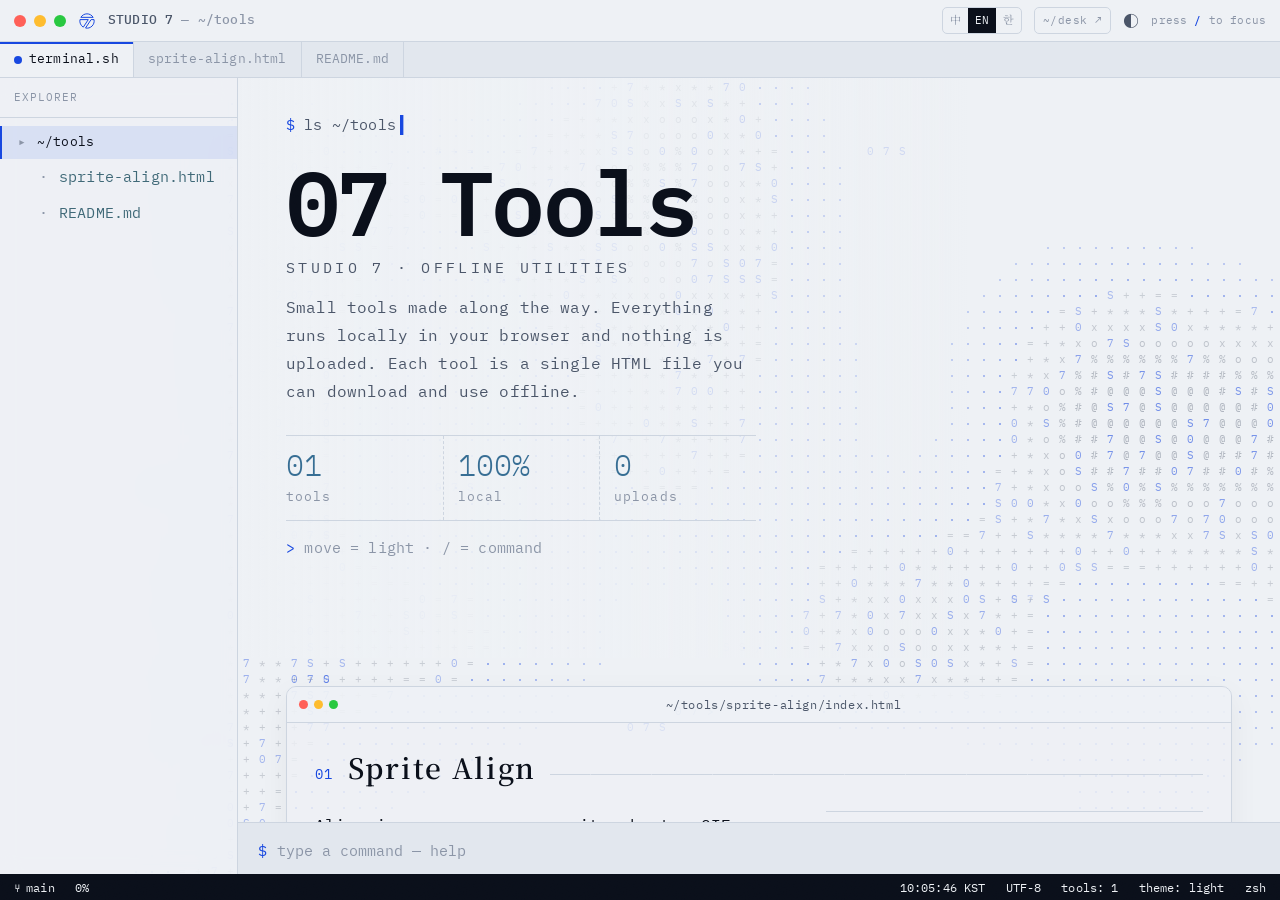
==== commit 1c25c191: "Sprite Align 更新到 v2.0：AI 去背景（IS-Net）与框选抠图（MobileSAM），模型随站点发布 模型地址改为 07tools/sprite-align/models/。  C" ====
--- a/index.html
+++ b/index.html
@@ -11,8 +11,8 @@
 <link rel="preconnect" href="https://fonts.googleapis.com">
 <link rel="preconnect" href="https://fonts.gstatic.com" crossorigin>
 <link href="https://fonts.googleapis.com/css2?family=IBM+Plex+Mono:ital,wght@0,300;0,400;0,500;0,600;1,400&family=Noto+Serif+SC:wght@400;600;900&family=Noto+Serif+KR:wght@400;600&display=swap" rel="stylesheet">
-<link rel="stylesheet" href="styles.css?v=1">
-<link rel="stylesheet" href="tools.css?v=1">
+<link rel="stylesheet" href="styles.css?v=2">
+<link rel="stylesheet" href="tools.css?v=2">
 </head>
 <body>
 <canvas id="bgField" aria-hidden="true"></canvas>
@@ -97,7 +97,7 @@
   <button class="boot-skip" id="spSkip" type="button" aria-label="跳过开场动画">SKIP [ESC]</button>
 </div>
 
-<script src="data.js?v=1"></script>
-<script src="app.js?v=1"></script>
+<script src="data.js?v=2"></script>
+<script src="app.js?v=2"></script>
 </body>
 </html>
